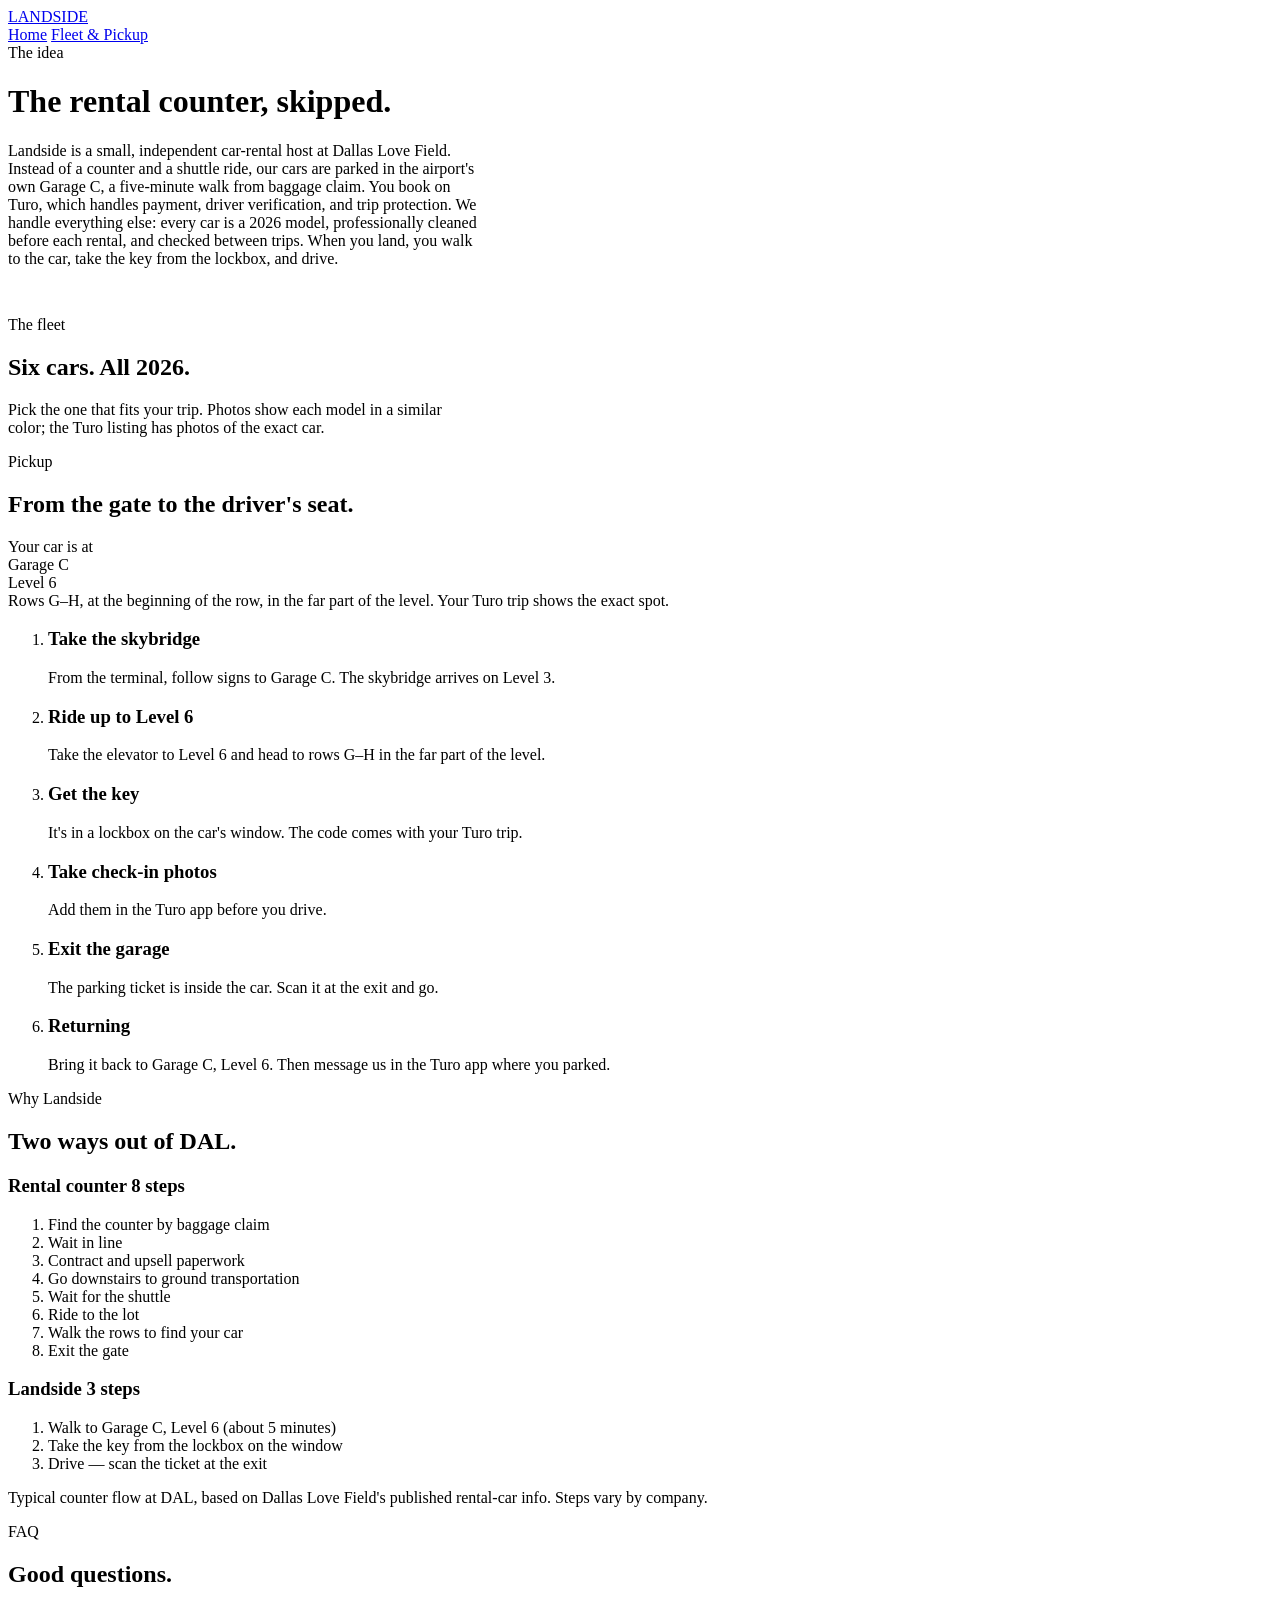
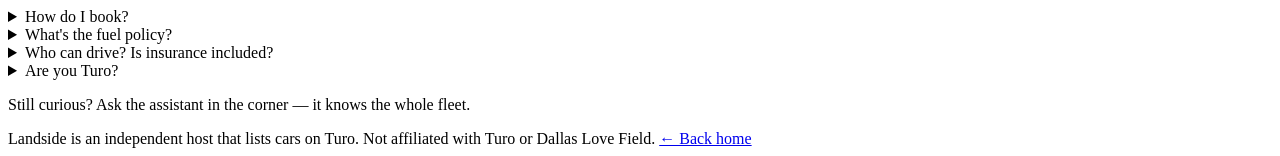
==== fleet.html @ 61cccd24 "Add files via upload" ====
<!doctype html>
<html lang="en">
<head>
  <meta charset="utf-8" />
  <meta name="viewport" content="width=device-width, initial-scale=1" />
  <title>Fleet &amp; Pickup — Landside</title>
  <meta name="description" content="Our four 2026 cars at Dallas Love Field, and exactly how pickup and return work in Garage C." />
  <meta name="theme-color" content="#07080a" />
  <link rel="preconnect" href="https://fonts.googleapis.com" />
  <link rel="preconnect" href="https://fonts.gstatic.com" crossorigin />
  <link href="https://fonts.googleapis.com/css2?family=Geist:wght@400;500;600;700&family=Mona+Sans:wght@600;700;800&display=swap" rel="stylesheet" />
  <link rel="stylesheet" href="assets/style.css" />
  <link rel="icon" href="data:image/svg+xml,%3Csvg xmlns='http://www.w3.org/2000/svg' viewBox='0 0 32 32'%3E%3Crect width='32' height='32' rx='8' fill='%2307080a'/%3E%3Ccircle cx='16' cy='16' r='6' fill='%23ffb45e'/%3E%3C/svg%3E" />
</head>
<body>
  <header class="nav solid">
    <a class="brand" href="index.html"><span class="brand-dot"></span>LANDSIDE</a>
    <nav class="nav-links">
      <a href="index.html">Home</a>
      <a href="fleet.html" aria-current="page">Fleet &amp; Pickup</a>
    </nav>
  </header>

  <main>
    <div class="wrap page-head">
      <span class="eyebrow">The idea</span>
      <h1>The rental counter, skipped.</h1>
      <p class="lede" style="max-width:60ch">
        Landside is a small, independent car-rental host at Dallas Love Field. Instead of a counter and a shuttle ride,
        our cars are parked in the airport's own Garage C, a five-minute walk from baggage claim. You book on Turo, which
        handles payment, driver verification, and trip protection. We handle everything else: every car is a 2026 model,
        professionally cleaned before each rental, and checked between trips. When you land, you walk to the car, take
        the key from the lockbox, and drive.
      </p>
    </div>

    <section style="padding-top:32px">
      <div class="wrap">
        <div class="section-head reveal">
          <span class="eyebrow">The fleet</span>
          <h2><span id="fleet-count">Six</span> cars. All 2026.</h2>
          <p class="lede" style="max-width:56ch">Pick the one that fits your trip. Photos show each model in a similar color; the Turo listing has photos of the exact car.</p>
        </div>
        <div class="fleet" id="fleet"></div>
      </div>
    </section>

    <section style="padding-top:0">
      <div class="wrap">
        <div class="section-head reveal">
          <span class="eyebrow">Pickup</span>
          <h2>From the gate to the driver's seat.</h2>
        </div>
        <div class="pickup">
          <div class="spot reveal">
            <span class="eyebrow">Your car is at</span>
            <div class="big">Garage C<br />Level 6</div>
            <p style="color:var(--bone-2);margin:0">Rows G–H, at the beginning of the row, in the far part of the level. Your Turo trip shows the exact spot.</p>
          </div>
          <ol class="timeline reveal">
            <li><h3>Take the skybridge</h3><p>From the terminal, follow signs to Garage C. The skybridge arrives on Level 3.</p></li>
            <li><h3>Ride up to Level 6</h3><p>Take the elevator to Level 6 and head to rows G–H in the far part of the level.</p></li>
            <li><h3>Get the key</h3><p>It's in a lockbox on the car's window. The code comes with your Turo trip.</p></li>
            <li><h3>Take check-in photos</h3><p>Add them in the Turo app before you drive.</p></li>
            <li><h3>Exit the garage</h3><p>The parking ticket is inside the car. Scan it at the exit and go.</p></li>
            <li><h3>Returning</h3><p>Bring it back to Garage C, Level 6. Then message us in the Turo app where you parked.</p></li>
          </ol>
        </div>
      </div>
    </section>

    <section style="padding-top:0">
      <div class="wrap">
        <div class="section-head reveal">
          <span class="eyebrow">Why Landside</span>
          <h2>Two ways out of DAL.</h2>
        </div>
        <div class="compare reveal">
          <div class="compare-col">
            <h3>Rental counter <span>8 steps</span></h3>
            <ol>
              <li>Find the counter by baggage claim</li>
              <li>Wait in line</li>
              <li>Contract and upsell paperwork</li>
              <li>Go downstairs to ground transportation</li>
              <li>Wait for the shuttle</li>
              <li>Ride to the lot</li>
              <li>Walk the rows to find your car</li>
              <li>Exit the gate</li>
            </ol>
          </div>
          <div class="compare-col us">
            <h3>Landside <span style="color:var(--amber)">3 steps</span></h3>
            <ol>
              <li>Walk to Garage C, Level 6 (about 5 minutes)</li>
              <li>Take the key from the lockbox on the window</li>
              <li>Drive — scan the ticket at the exit</li>
            </ol>
          </div>
        </div>
        <p class="small-note">Typical counter flow at DAL, based on Dallas Love Field's published rental-car info. Steps vary by company.</p>
      </div>
    </section>

    <section style="padding-top:0">
      <div class="wrap faq">
        <div class="section-head reveal">
          <span class="eyebrow">FAQ</span>
          <h2>Good questions.</h2>
        </div>
        <details><summary>How do I book?</summary><p>On Turo. Tap “Book on Turo” on any car, pick your dates, and check out there. Turo handles payment, driver verification, and trip protection.</p></details>
        <details><summary>What's the fuel policy?</summary><p>Return it with the same fuel level you started with, unless the listing says otherwise.</p></details>
        <details><summary>Who can drive? Is insurance included?</summary><p>Turo sets driver requirements, verifies drivers, and offers protection plans at checkout.</p></details>
        <details><summary>Are you Turo?</summary><p>No. Landside is an independent host that lists cars on Turo.</p></details>
        <p class="small-note">Still curious? Ask the assistant in the corner — it knows the whole fleet.</p>
      </div>
    </section>
  </main>

  <footer>
    <div class="wrap">
      <span>Landside is an independent host that lists cars on Turo. Not affiliated with Turo or Dallas Love Field.</span>
      <a href="index.html">← Back home</a>
      <p id="photo-credits" style="flex-basis:100%;margin:0"></p>
    </div>
  </footer>

  <script src="assets/fleet.js"></script>
  <script>
    document.getElementById("fleet").innerHTML = FLEET.map((c) => `
      <article class="car reveal">
        <img class="car-photo" src="photos/${c.id}-sm.webp" srcset="photos/${c.id}-sm.webp 800w, photos/${c.id}.webp 1600w" sizes="(max-width: 900px) 100vw, 600px" alt="${c.name} (model photo)" loading="lazy" />
        <div class="car-body">
          <div class="car-top"><h2>${c.name}${c.count > 1 ? ` <span style="color:var(--mute);font-size:.6em">×${c.count}</span>` : ""}</h2><span class="pill">${c.color} · ${c.body}</span></div>
          <p>${c.tagline}</p>
          <dl class="specs">
            ${Object.entries(c.specs).map(([k, v]) => `<div><dt>${k}</dt><dd>${v}</dd></div>`).join("")}
          </dl>
          <div style="display:flex;flex-wrap:wrap;gap:10px;margin-top:6px">${bookButton(c)}</div>
        </div>
      </article>`).join("");
    const WORDS = ["Zero", "One", "Two", "Three", "Four", "Five", "Six", "Seven", "Eight", "Nine", "Ten"];
    document.getElementById("fleet-count").textContent = WORDS[FLEET_SIZE] ?? FLEET_SIZE;
  </script>
  <script src="assets/chatbot.js"></script>
</body>
</html>
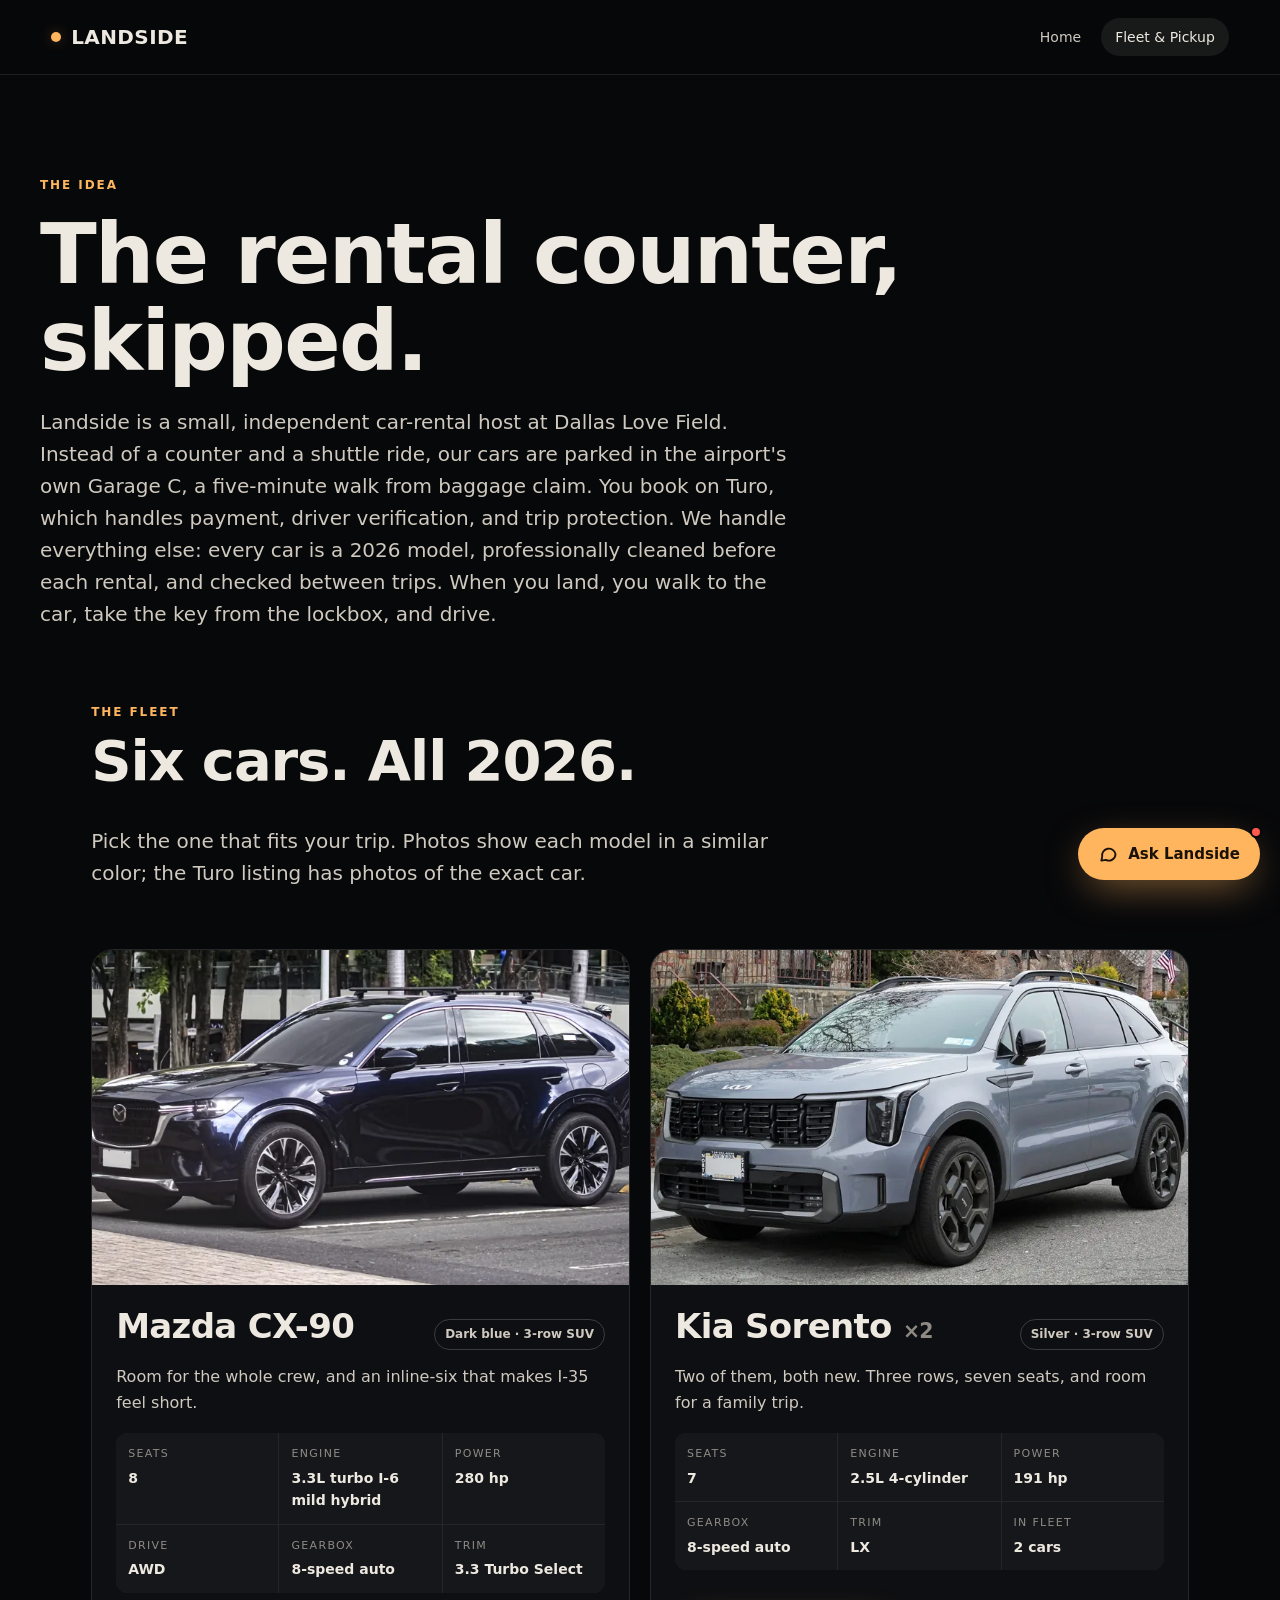
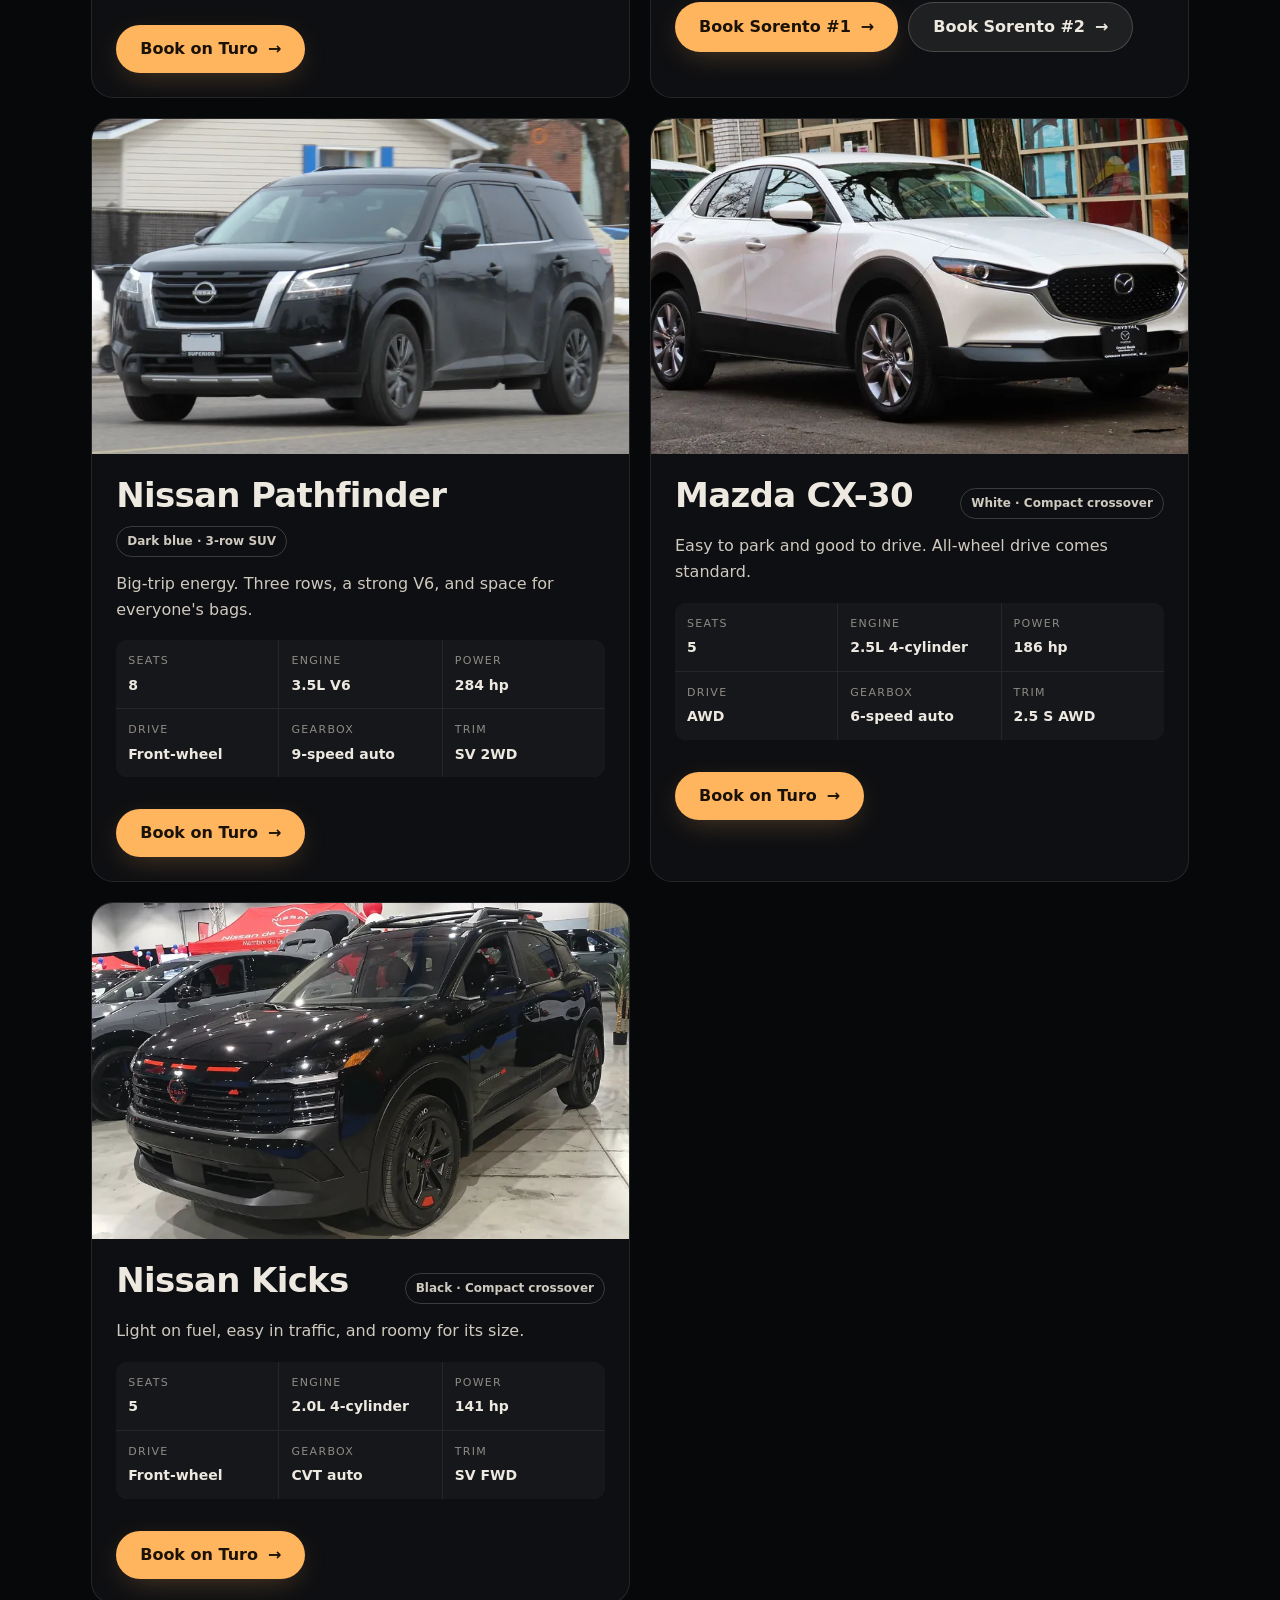
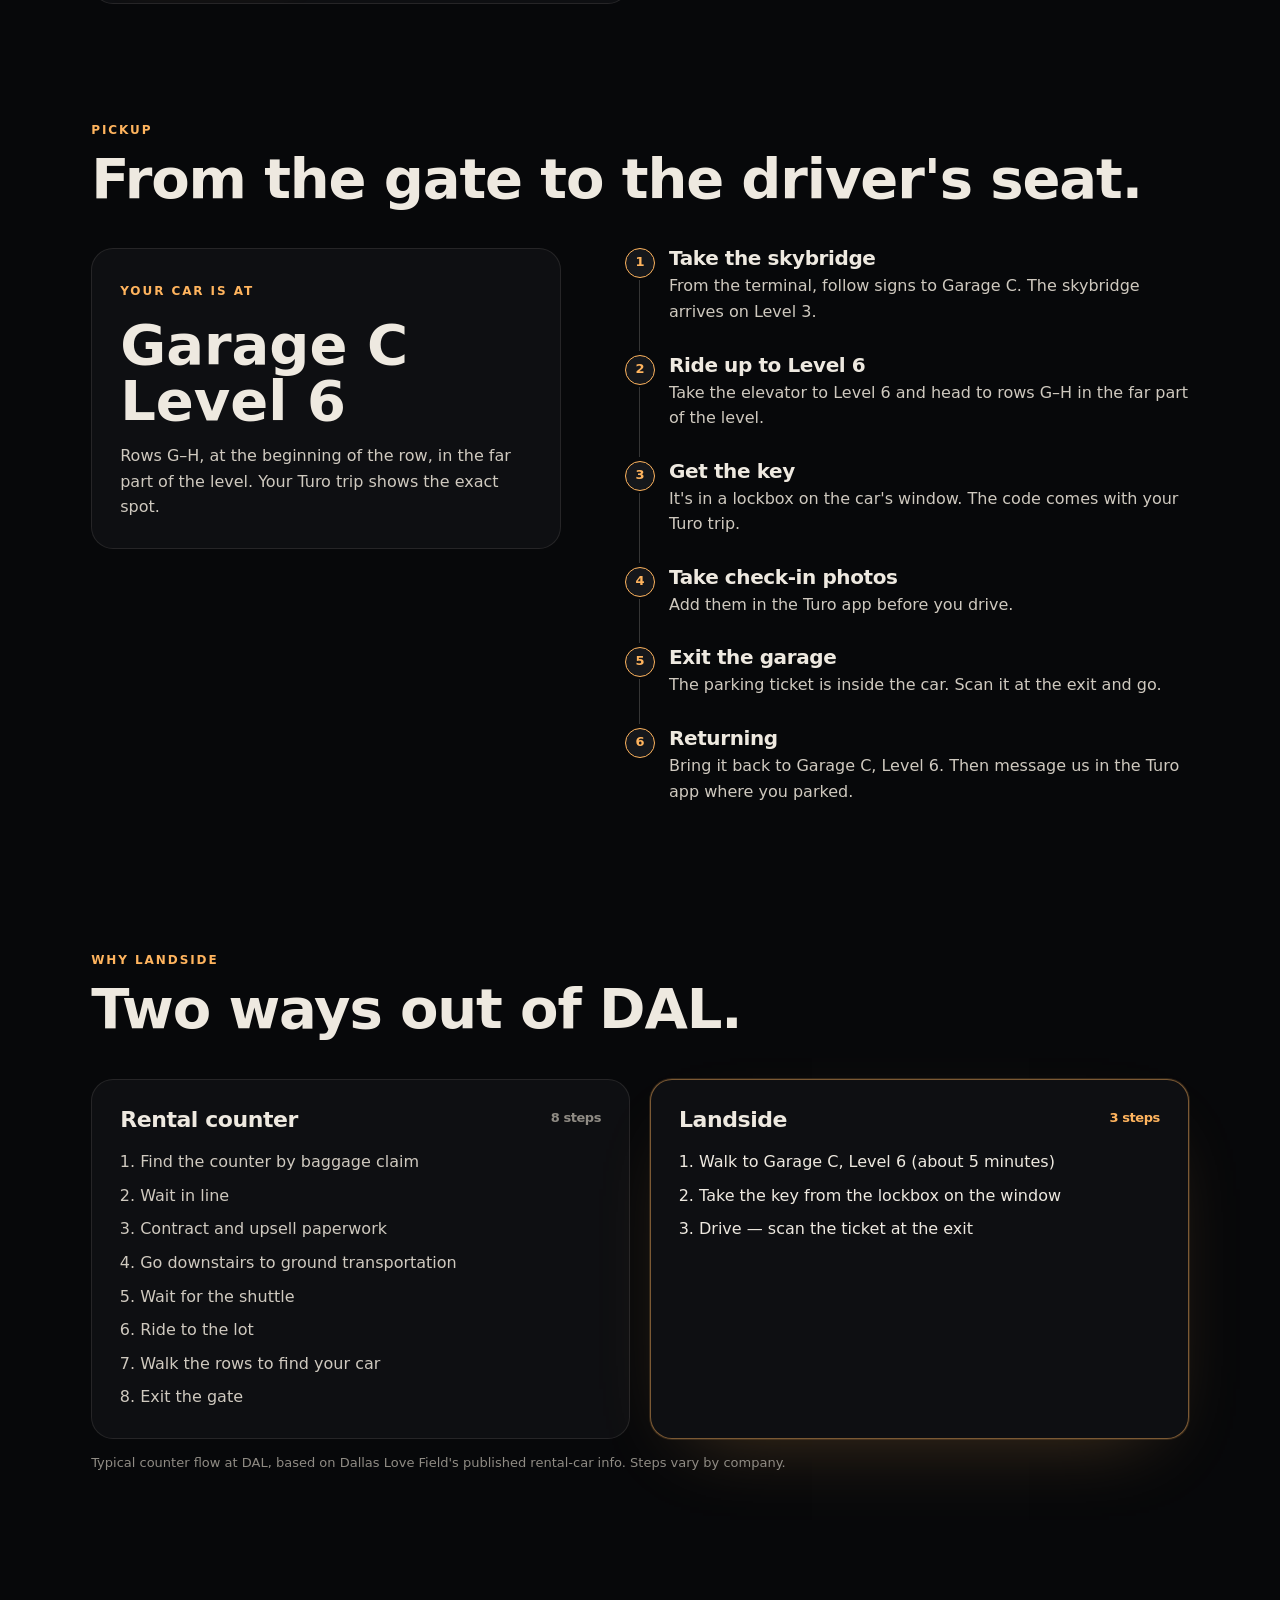
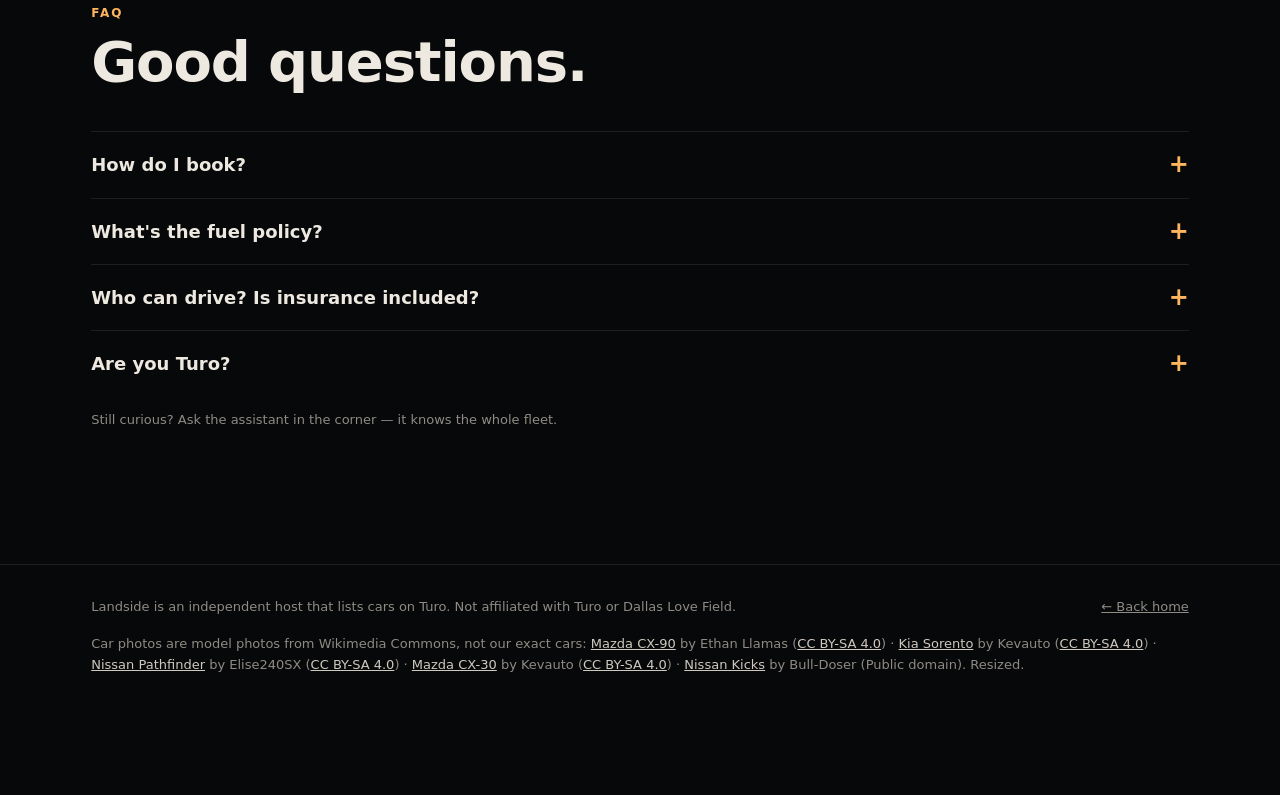
==== commit 86c21ee1: "Add files via upload" ====
--- a/fleet.html
+++ b/fleet.html
@@ -4,7 +4,7 @@
   <meta charset="utf-8" />
   <meta name="viewport" content="width=device-width, initial-scale=1" />
   <title>Fleet &amp; Pickup — Landside</title>
-  <meta name="description" content="Our four 2026 cars at Dallas Love Field, and exactly how pickup and return work in Garage C." />
+  <meta name="description" content="Our six 2026 cars at Dallas Love Field, and exactly how pickup and return work in Garage C." />
   <meta name="theme-color" content="#07080a" />
   <link rel="preconnect" href="https://fonts.googleapis.com" />
   <link rel="preconnect" href="https://fonts.gstatic.com" crossorigin />
--- a/assets/style.css
+++ b/assets/style.css
@@ -0,0 +1,263 @@
+/* Landside — night-airport palette: ink, bone, one sodium-amber accent. */
+:root {
+  --ink: #07080a;
+  --ink-2: #0e0f12;
+  --ink-3: #15171b;
+  --ink-4: #1d2025;
+  --bone: #eee9e0;
+  --bone-2: #cfc9bf;
+  --mute: #8f8b84;
+  --line: rgb(238 233 224 / 0.1);
+  --line-2: rgb(238 233 224 / 0.2);
+  --amber: #ffb45e;
+  --amber-2: #ff9a3d;
+  --glow: rgb(255 180 94 / 0.3);
+  --gutter: clamp(16px, 4vw, 56px);
+  --maxw: 1200px;
+  --ease: cubic-bezier(0.16, 1, 0.3, 1);
+  --display: "Mona Sans", ui-sans-serif, system-ui, sans-serif;
+  --sans: "Geist", ui-sans-serif, system-ui, sans-serif;
+  color-scheme: dark;
+}
+
+* { box-sizing: border-box; }
+html { background: var(--ink); scroll-behavior: smooth; -webkit-text-size-adjust: 100%; }
+body {
+  margin: 0;
+  background: var(--ink);
+  color: var(--bone);
+  font: 16px/1.6 var(--sans);
+  overflow-x: hidden;
+}
+img, video { display: block; max-width: 100%; }
+a { color: inherit; }
+h1, h2, h3 { font-family: var(--display); font-weight: 700; line-height: 1.05; margin: 0; letter-spacing: -0.02em; }
+
+.wrap { width: 100%; max-width: var(--maxw); margin: 0 auto; padding: 0 var(--gutter); }
+.eyebrow {
+  font: 600 12px/1 var(--sans);
+  letter-spacing: 0.16em;
+  text-transform: uppercase;
+  color: var(--amber);
+}
+.lede { color: var(--bone-2); font-size: clamp(17px, 1.6vw, 20px); max-width: 38ch; }
+
+/* ── Nav ─────────────────────────────────────────── */
+.nav {
+  position: fixed; inset: 0 0 auto 0; z-index: 40;
+  display: flex; align-items: center; justify-content: space-between;
+  padding: 18px var(--gutter);
+  background: linear-gradient(to bottom, rgb(7 8 10 / 0.75), transparent);
+}
+.nav { transition: background 0.3s; }
+.nav.scrolled { background: rgb(7 8 10 / 0.85); backdrop-filter: blur(12px); border-bottom: 1px solid var(--line); }
+.nav.solid { position: sticky; background: rgb(7 8 10 / 0.85); backdrop-filter: blur(12px); border-bottom: 1px solid var(--line); }
+.brand { font: 800 20px/1 var(--display); letter-spacing: 0.02em; text-decoration: none; display: flex; align-items: center; gap: 10px; }
+.brand-dot { width: 10px; height: 10px; border-radius: 50%; background: var(--amber); box-shadow: 0 0 14px var(--glow); }
+.nav-links { display: flex; gap: 6px; }
+.nav-links a {
+  text-decoration: none; font-size: 14px; color: var(--bone-2);
+  padding: 8px 14px; border-radius: 999px;
+}
+.nav-links a[aria-current="page"], .nav-links a:hover { color: var(--bone); background: rgb(238 233 224 / 0.08); }
+
+/* ── Buttons ─────────────────────────────────────── */
+.btn {
+  display: inline-flex; align-items: center; gap: 10px;
+  font: 600 16px/1 var(--sans); text-decoration: none;
+  padding: 16px 24px; border-radius: 999px; border: 0; cursor: pointer;
+  transition: transform 0.3s var(--ease), box-shadow 0.3s var(--ease), background 0.2s;
+}
+.btn-primary { background: var(--amber); color: #1a1208; box-shadow: 0 8px 30px -8px var(--glow); }
+.btn-primary:hover { transform: translateY(-2px); box-shadow: 0 14px 40px -8px rgb(255 180 94 / 0.55); }
+.btn-ghost { background: rgb(238 233 224 / 0.08); color: var(--bone); border: 1px solid var(--line-2); }
+.btn-ghost:hover { background: rgb(238 233 224 / 0.14); }
+.btn .arrow { transition: transform 0.3s var(--ease); }
+.btn:hover .arrow { transform: translateX(4px); }
+
+/* ── Hero video ──────────────────────────────────── */
+.hero { position: relative; min-height: 100svh; display: grid; align-items: end; overflow: hidden; }
+.hero video { position: absolute; inset: 0; width: 100%; height: 100%; object-fit: cover; }
+.hero::after {
+  content: ""; position: absolute; inset: 0;
+  background:
+    linear-gradient(to top, var(--ink) 0%, rgb(7 8 10 / 0.55) 35%, transparent 70%),
+    linear-gradient(to right, rgb(7 8 10 / 0.6), transparent 60%);
+}
+.hero-copy { position: relative; z-index: 2; padding-bottom: clamp(48px, 9vh, 110px); }
+.hero h1 { font-size: clamp(44px, 8vw, 108px); max-width: 11ch; margin: 16px 0 20px; }
+.hero h1 em { font-style: normal; color: var(--amber); }
+.hero-ctas { display: flex; flex-wrap: wrap; gap: 12px; margin-top: 28px; }
+.video-tag {
+  position: absolute; z-index: 3; right: var(--gutter); top: 84px;
+  font-size: 12px; color: var(--bone-2); display: flex; align-items: center; gap: 8px;
+  background: rgb(7 8 10 / 0.55); border: 1px solid var(--line); padding: 6px 12px; border-radius: 999px;
+}
+.video-tag .rec { width: 7px; height: 7px; border-radius: 50%; background: #ff5b4d; animation: blink 1.6s infinite; }
+@keyframes blink { 50% { opacity: 0.25; } }
+
+/* ── Sections ────────────────────────────────────── */
+section { padding: clamp(64px, 10vw, 120px) 0; }
+.section-head { display: grid; gap: 14px; margin-bottom: 40px; }
+.section-head h2 { font-size: clamp(32px, 4.5vw, 56px); }
+
+.steps { display: grid; grid-template-columns: repeat(4, 1fr); gap: 1px; background: var(--line); border: 1px solid var(--line); border-radius: 20px; overflow: hidden; }
+.step { background: var(--ink-2); padding: 28px 24px 32px; }
+.step .n { font: 700 13px/1 var(--display); color: var(--amber); }
+.step h3 { font-size: 26px; margin: 18px 0 8px; }
+.step p { margin: 0; color: var(--bone-2); }
+
+/* ── X-factor: car matcher ───────────────────────── */
+.matcher { background: var(--ink-2); border: 1px solid var(--line); border-radius: 24px; padding: clamp(20px, 4vw, 44px); display: grid; grid-template-columns: 1fr 1fr; gap: clamp(24px, 4vw, 48px); }
+.q { margin-bottom: 26px; }
+.q-label { font-weight: 600; margin-bottom: 12px; display: block; }
+.chips { display: flex; flex-wrap: wrap; gap: 8px; }
+.chip {
+  font: 500 15px/1 var(--sans); color: var(--bone-2);
+  background: var(--ink-3); border: 1px solid var(--line-2);
+  padding: 12px 16px; border-radius: 999px; cursor: pointer;
+  transition: all 0.2s var(--ease);
+}
+.chip:hover { color: var(--bone); border-color: var(--bone-2); }
+.chip[aria-pressed="true"] { background: var(--amber); color: #1a1208; border-color: var(--amber); }
+.match-card {
+  position: relative; border-radius: 20px; overflow: hidden; background: var(--ink-3);
+  border: 1px solid var(--line); min-height: 420px; display: flex; flex-direction: column;
+}
+.match-empty { margin: auto; text-align: center; color: var(--mute); padding: 32px; }
+.match-empty .big { font: 800 64px/1 var(--display); color: var(--ink-4); margin-bottom: 8px; }
+.match-img { aspect-ratio: 4/3; object-fit: cover; width: 100%; }
+.match-body { padding: 22px 24px 26px; display: grid; gap: 12px; }
+.match-body h3 { font-size: 34px; }
+.match-why { color: var(--bone-2); margin: 0; }
+.match-score { position: absolute; top: 14px; left: 14px; background: rgb(7 8 10 / 0.7); backdrop-filter: blur(6px); padding: 8px 12px; border-radius: 999px; font-size: 13px; font-weight: 600; }
+.match-score b { color: var(--amber); }
+.pop { animation: pop 0.6s var(--ease); }
+@keyframes pop { from { opacity: 0; transform: translateY(14px) scale(0.98); } to { opacity: 1; transform: none; } }
+.runner { font-size: 14px; color: var(--mute); }
+.runner button { background: none; border: 0; color: var(--amber); font: inherit; cursor: pointer; padding: 0; text-decoration: underline; }
+
+.xfactor-note {
+  border-top: 1px solid var(--line); padding: 36px 0 48px; color: var(--bone-2); font-size: 15px;
+}
+.xfactor-note strong { color: var(--amber); }
+
+/* ── Fleet page ──────────────────────────────────── */
+.page-head { padding: clamp(56px, 8vw, 96px) 0 24px; }
+.page-head h1 { font-size: clamp(40px, 6.5vw, 84px); margin: 14px 0 18px; }
+.fleet { display: grid; grid-template-columns: repeat(2, 1fr); gap: 20px; }
+.car { background: var(--ink-2); border: 1px solid var(--line); border-radius: 22px; overflow: hidden; display: flex; flex-direction: column; }
+.car-photo { width: 100%; aspect-ratio: 16/10; object-fit: cover; }
+.car-body { padding: 24px; display: grid; gap: 14px; flex: 1; align-content: start; }
+.car-top { display: flex; justify-content: space-between; align-items: baseline; gap: 12px; flex-wrap: wrap; }
+.car h2 { font-size: 34px; }
+.pill { font-size: 12px; font-weight: 600; color: var(--bone-2); border: 1px solid var(--line-2); padding: 5px 10px; border-radius: 999px; }
+.car p { margin: 0; color: var(--bone-2); }
+.specs { display: grid; grid-template-columns: repeat(3, 1fr); gap: 1px; background: var(--line); border-radius: 12px; overflow: hidden; margin: 4px 0 6px; }
+.specs div { background: var(--ink-3); padding: 12px; }
+.specs dt { font-size: 11px; text-transform: uppercase; letter-spacing: 0.12em; color: var(--mute); }
+.specs dd { margin: 4px 0 0; font-weight: 600; font-size: 14px; }
+.car .btn { justify-self: start; margin-top: 6px; }
+
+.pickup { display: grid; grid-template-columns: 1fr 1.2fr; gap: clamp(24px, 5vw, 64px); align-items: start; }
+.spot { background: var(--ink-2); border: 1px solid var(--line); border-radius: 22px; padding: 28px; position: sticky; top: 100px; }
+.spot .big { font: 800 clamp(36px, 5vw, 56px)/1 var(--display); margin: 14px 0; }
+.timeline { list-style: none; margin: 0; padding: 0; display: grid; gap: 0; }
+.timeline li { position: relative; padding: 0 0 30px 44px; }
+.timeline li::before { content: counter(s); counter-increment: s; position: absolute; left: 0; top: 0; width: 28px; height: 28px; border-radius: 50%; background: var(--ink-3); border: 1px solid var(--amber); color: var(--amber); font: 700 13px/26px var(--display); text-align: center; }
+.timeline li::after { content: ""; position: absolute; left: 14px; top: 32px; bottom: 4px; width: 1px; background: var(--line-2); }
+.timeline li:last-child::after { display: none; }
+.timeline { counter-reset: s; }
+.timeline h3 { font-size: 20px; margin-bottom: 4px; }
+.timeline p { margin: 0; color: var(--bone-2); }
+
+.compare { display: grid; grid-template-columns: 1fr 1fr; gap: 20px; }
+.compare-col { background: var(--ink-2); border: 1px solid var(--line); border-radius: 22px; padding: 28px; }
+.compare-col.us { border-color: rgb(255 180 94 / 0.45); box-shadow: 0 0 0 1px rgb(255 180 94 / 0.15), 0 30px 80px -40px var(--glow); }
+.compare-col h3 { font-size: 22px; margin-bottom: 18px; display: flex; justify-content: space-between; }
+.compare-col h3 span { font: 600 13px/1.6 var(--sans); color: var(--mute); }
+.compare-col ol { margin: 0; padding-left: 20px; color: var(--bone-2); display: grid; gap: 8px; }
+.compare-col.us ol { color: var(--bone); }
+.small-note { font-size: 13px; color: var(--mute); margin-top: 14px; }
+
+.faq details { border-top: 1px solid var(--line); padding: 20px 0; }
+.faq details:last-child { border-bottom: 1px solid var(--line); }
+.faq summary { cursor: pointer; font: 600 18px/1.4 var(--display); list-style: none; display: flex; justify-content: space-between; gap: 16px; }
+.faq summary::after { content: "+"; color: var(--amber); font-size: 24px; line-height: 1; transition: transform 0.3s var(--ease); }
+.faq details[open] summary::after { transform: rotate(45deg); }
+.faq details p { color: var(--bone-2); margin: 12px 0 0; max-width: 70ch; }
+
+footer { border-top: 1px solid var(--line); padding: 32px 0 120px; color: var(--mute); font-size: 13px; }
+footer #photo-credits a { color: var(--bone-2); }
+footer .wrap { display: flex; justify-content: space-between; gap: 16px; flex-wrap: wrap; }
+
+/* reveal on scroll */
+.reveal { opacity: 0; transform: translateY(24px); transition: opacity 0.8s var(--ease), transform 0.8s var(--ease); }
+.reveal.in { opacity: 1; transform: none; }
+
+/* ── Chatbot ─────────────────────────────────────── */
+.chat-fab {
+  position: fixed; right: 20px; bottom: 20px; z-index: 60;
+  display: flex; align-items: center; gap: 10px;
+  background: var(--amber); color: #1a1208; border: 0; cursor: pointer;
+  font: 700 15px/1 var(--sans); padding: 16px 20px; border-radius: 999px;
+  box-shadow: 0 12px 40px -10px rgb(255 180 94 / 0.6);
+  transition: transform 0.3s var(--ease);
+}
+.chat-fab:hover { transform: translateY(-2px); }
+.chat-fab svg { width: 20px; height: 20px; }
+.chat-fab .ping { position: absolute; top: -2px; right: -2px; width: 12px; height: 12px; border-radius: 50%; background: #ff5b4d; border: 2px solid var(--ink); }
+.chat-panel {
+  position: fixed; right: 20px; bottom: 20px; z-index: 70;
+  width: min(400px, calc(100vw - 32px)); height: min(620px, calc(100svh - 40px));
+  background: var(--ink-2); border: 1px solid var(--line-2); border-radius: 22px;
+  display: flex; flex-direction: column; overflow: hidden;
+  box-shadow: 0 40px 100px -20px rgb(0 0 0 / 0.8);
+  transform-origin: bottom right;
+  transition: opacity 0.3s var(--ease), transform 0.35s var(--ease);
+}
+.chat-panel[hidden] { display: flex; opacity: 0; transform: translateY(16px) scale(0.96); pointer-events: none; visibility: hidden; }
+.chat-head { display: flex; align-items: center; gap: 12px; padding: 16px 18px; border-bottom: 1px solid var(--line); background: var(--ink-3); }
+.chat-avatar { width: 38px; height: 38px; border-radius: 50%; background: radial-gradient(circle at 35% 35%, #ffd3a0, var(--amber-2)); display: grid; place-items: center; color: #1a1208; font: 800 16px/1 var(--display); flex: none; }
+.chat-title { flex: 1; min-width: 0; }
+.chat-title b { display: block; font-size: 15px; }
+.chat-title span { font-size: 12px; color: var(--mute); display: flex; align-items: center; gap: 6px; }
+.chat-title span::before { content: ""; width: 7px; height: 7px; border-radius: 50%; background: #4ade80; }
+.chat-x { background: none; border: 0; color: var(--bone-2); font-size: 26px; cursor: pointer; line-height: 1; padding: 4px 8px; border-radius: 8px; }
+.chat-x:hover { background: var(--ink-4); }
+.chat-log { flex: 1; overflow-y: auto; padding: 18px; display: flex; flex-direction: column; gap: 10px; scroll-behavior: smooth; }
+.msg { max-width: 85%; padding: 11px 14px; border-radius: 16px; font-size: 14.5px; line-height: 1.5; animation: pop 0.35s var(--ease); white-space: pre-line; }
+.msg.bot { background: var(--ink-4); border-bottom-left-radius: 4px; align-self: flex-start; }
+.msg.me { background: var(--amber); color: #1a1208; border-bottom-right-radius: 4px; align-self: flex-end; }
+.msg a { color: var(--amber); font-weight: 600; }
+.msg.typing { display: flex; gap: 4px; padding: 14px; }
+.msg.typing i { width: 6px; height: 6px; border-radius: 50%; background: var(--mute); animation: bounce 1s infinite; }
+.msg.typing i:nth-child(2) { animation-delay: 0.15s; }
+.msg.typing i:nth-child(3) { animation-delay: 0.3s; }
+@keyframes bounce { 0%, 60%, 100% { transform: none; } 30% { transform: translateY(-5px); } }
+.chat-quick { display: flex; gap: 6px; flex-wrap: wrap; padding: 0 18px 10px; }
+.chat-quick button { font: 500 13px/1 var(--sans); color: var(--bone); background: transparent; border: 1px solid var(--line-2); border-radius: 999px; padding: 8px 12px; cursor: pointer; }
+.chat-quick button:hover { border-color: var(--amber); color: var(--amber); }
+.chat-form { display: flex; gap: 8px; padding: 12px; border-top: 1px solid var(--line); }
+.chat-form input { flex: 1; min-width: 0; background: var(--ink-3); border: 1px solid var(--line-2); border-radius: 999px; padding: 12px 16px; color: var(--bone); font: 15px var(--sans); outline: none; }
+.chat-form input:focus { border-color: var(--amber); }
+.chat-form button { background: var(--amber); border: 0; width: 44px; height: 44px; border-radius: 50%; cursor: pointer; display: grid; place-items: center; flex: none; }
+.chat-form button svg { width: 18px; height: 18px; }
+
+/* ── Responsive ──────────────────────────────────── */
+@media (max-width: 900px) {
+  .steps { grid-template-columns: 1fr 1fr; }
+  .matcher, .pickup, .compare, .fleet { grid-template-columns: 1fr; }
+  .spot { position: static; }
+}
+@media (max-width: 560px) {
+  .steps { grid-template-columns: 1fr; }
+  .nav-links a { padding: 8px 10px; }
+  .specs { grid-template-columns: 1fr 1fr; }
+  .chat-fab .label { display: none; }
+  .video-tag { display: none; }
+}
+@media (prefers-reduced-motion: reduce) {
+  *, *::before, *::after { animation: none !important; transition: none !important; }
+  .reveal { opacity: 1; transform: none; }
+}
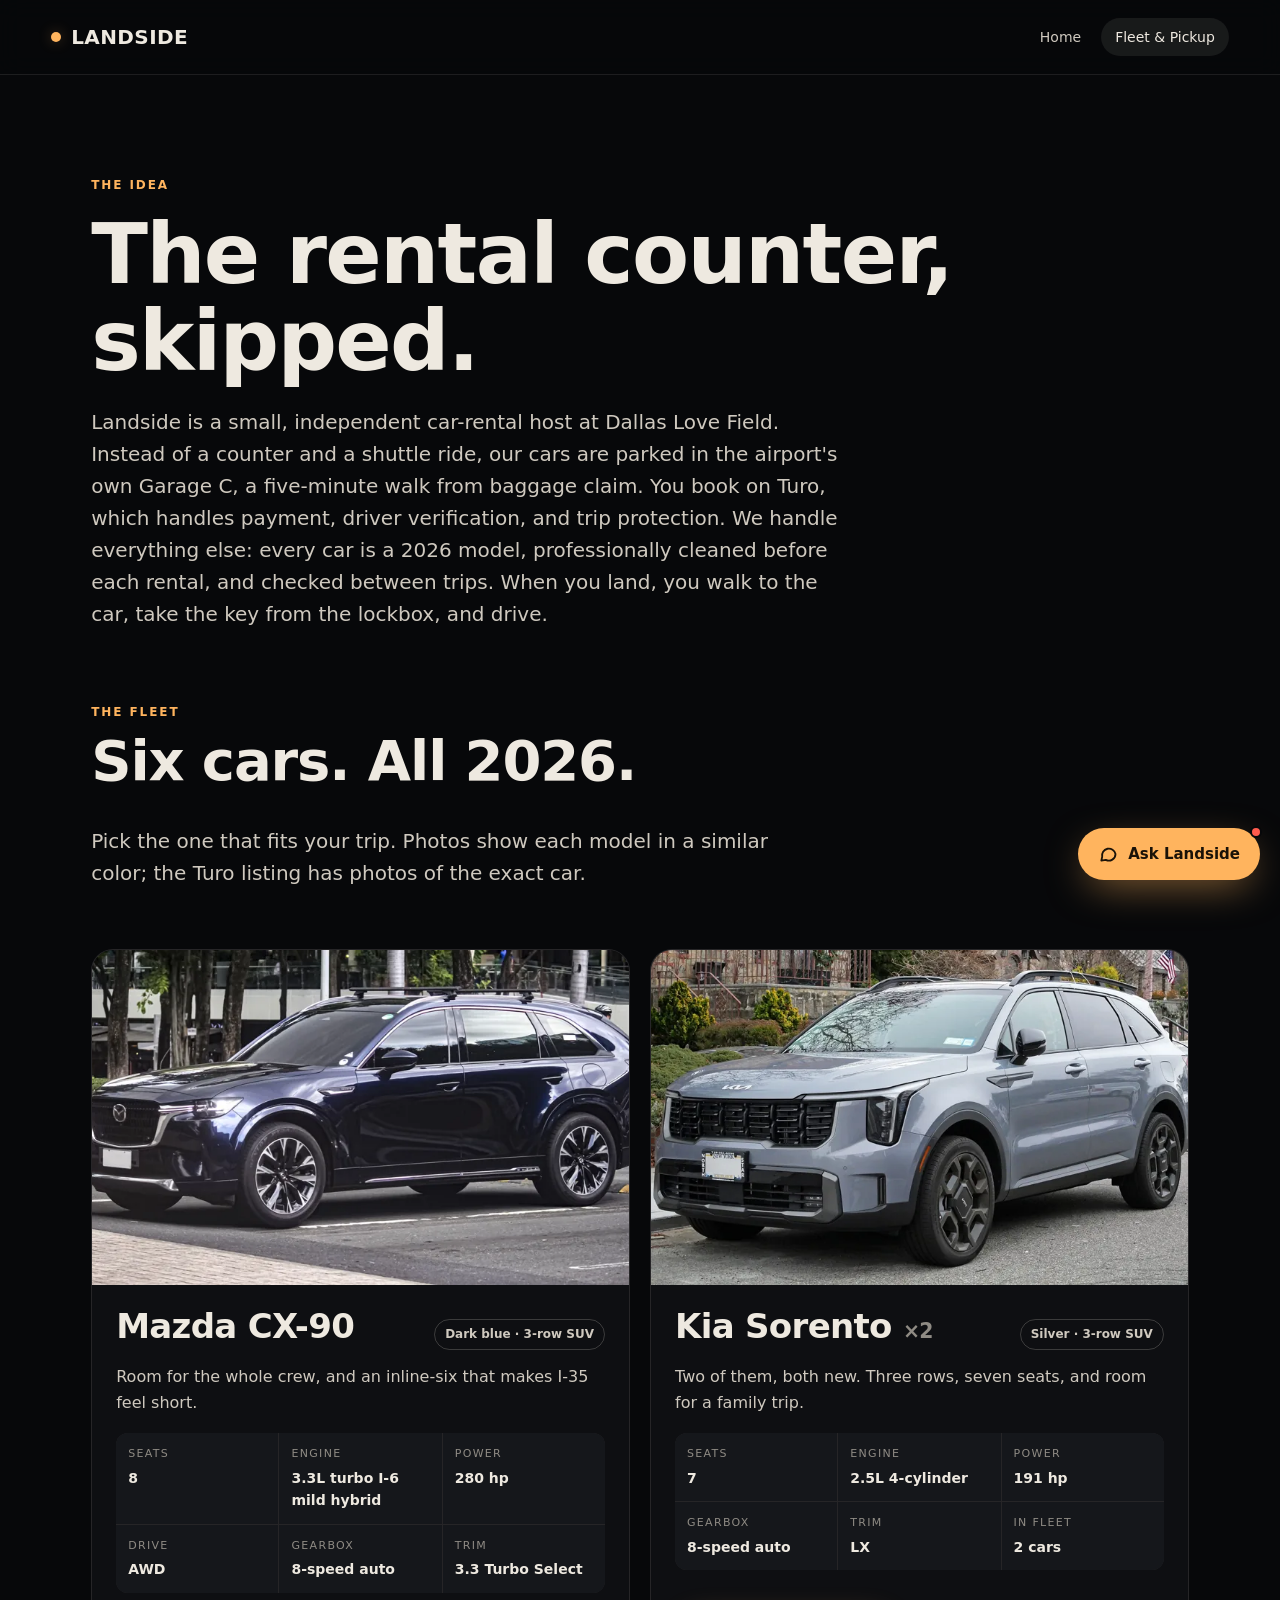
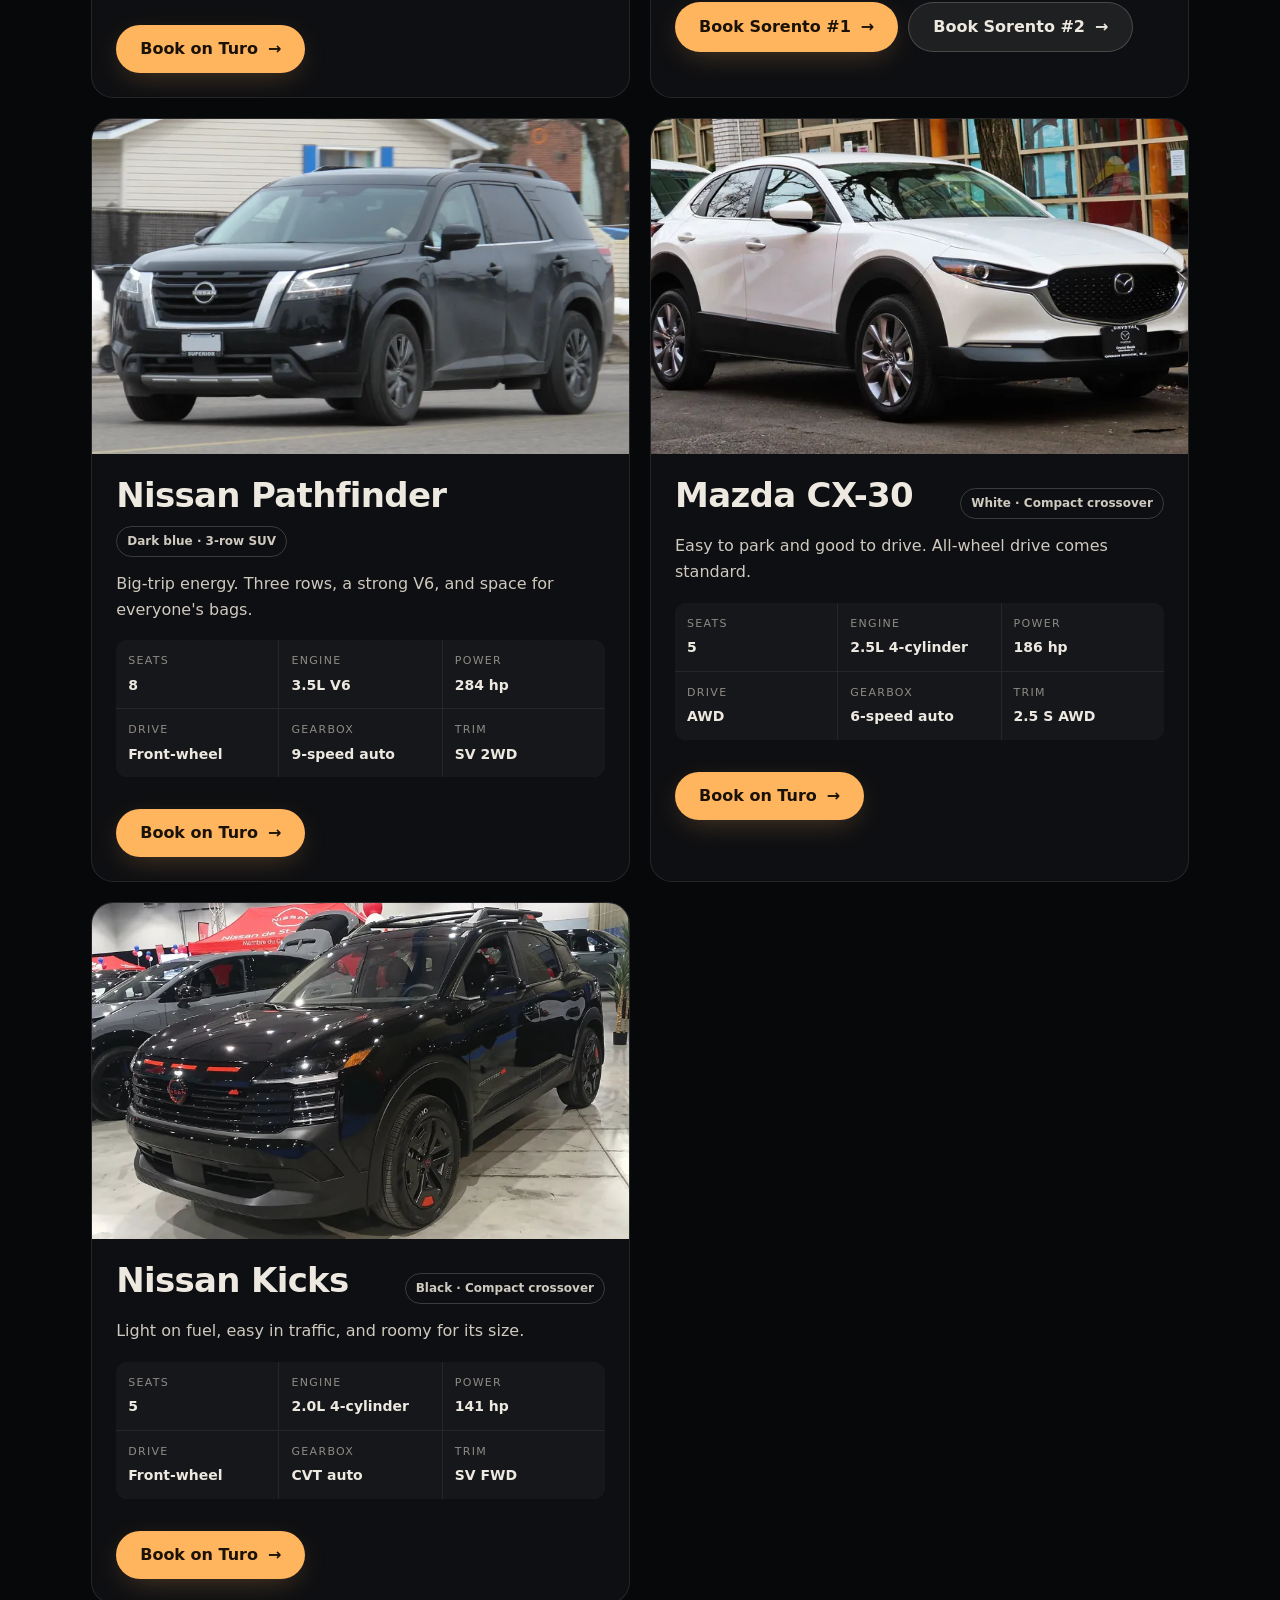
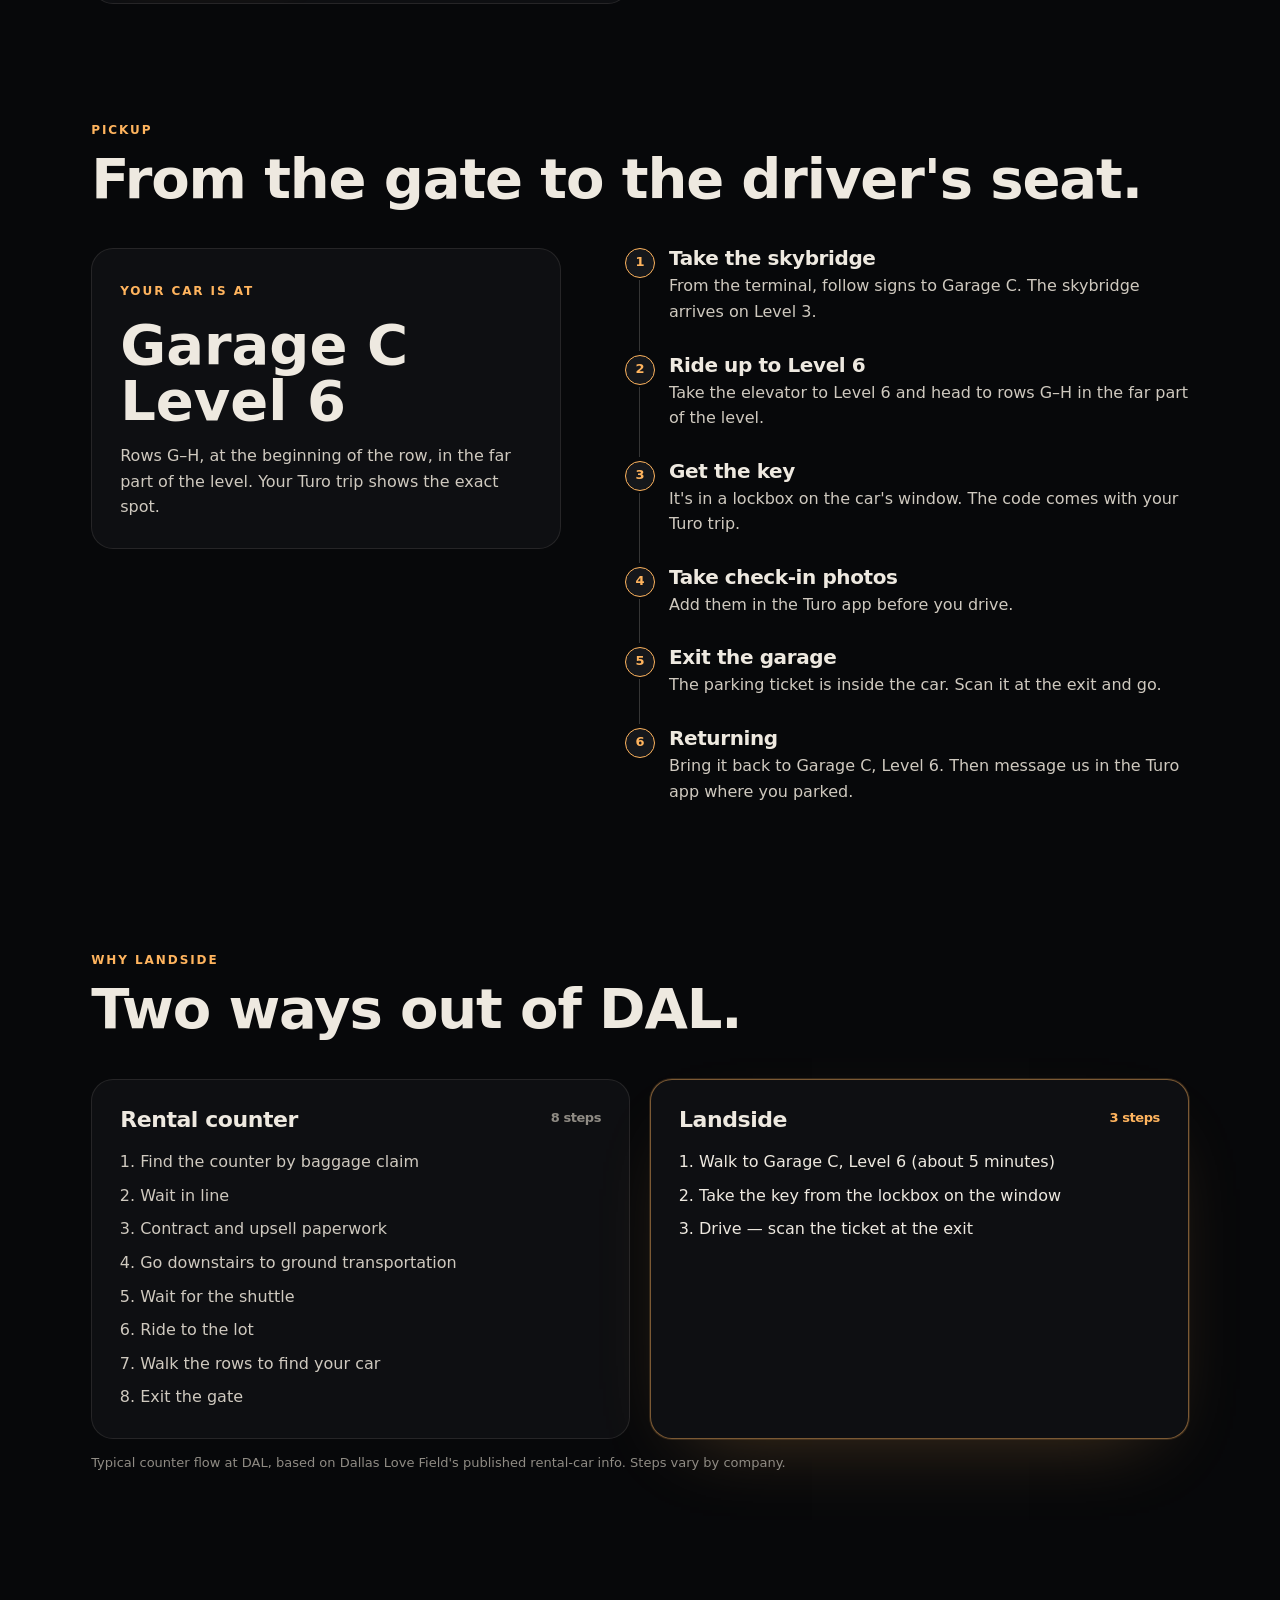
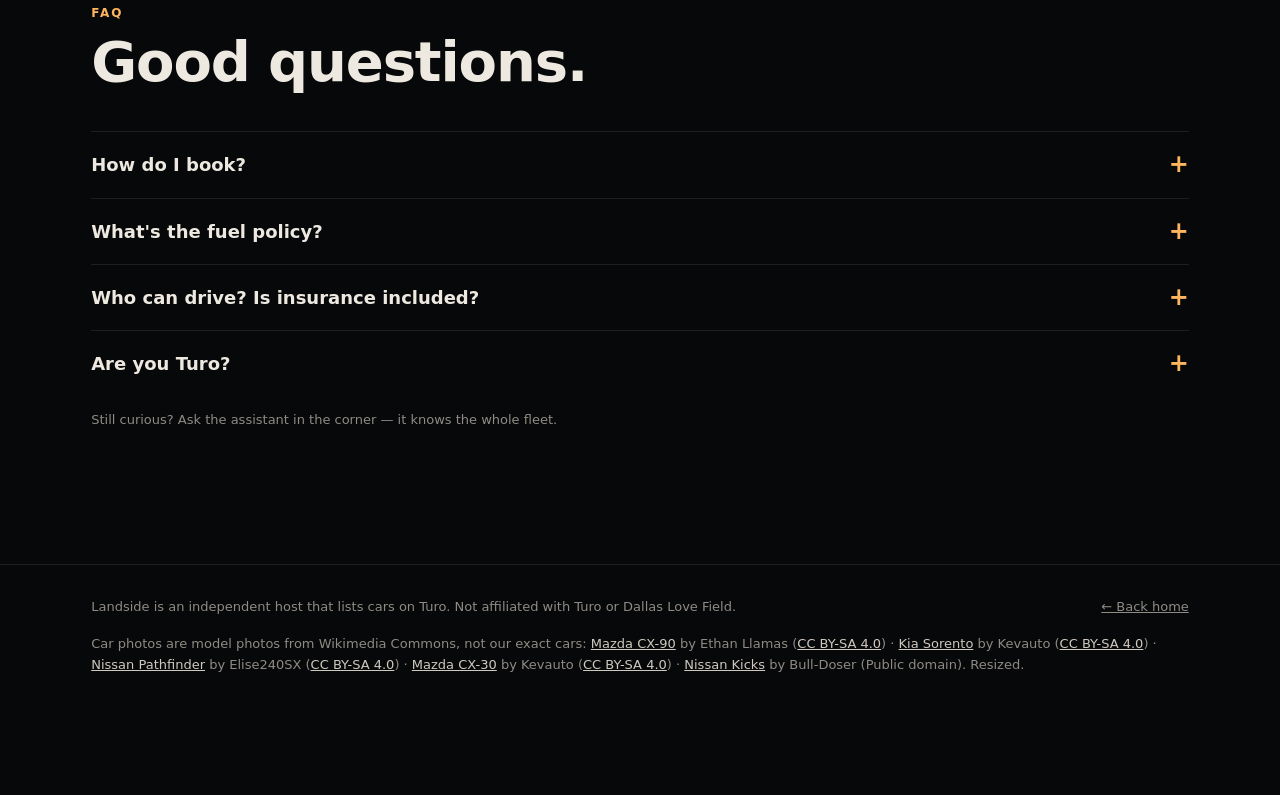
==== commit 270fdb28: "Add files via upload" ====
--- a/fleet.html
+++ b/fleet.html
@@ -6,10 +6,16 @@
   <title>Fleet &amp; Pickup — Landside</title>
   <meta name="description" content="Our six 2026 cars at Dallas Love Field, and exactly how pickup and return work in Garage C." />
   <meta name="theme-color" content="#07080a" />
+  <meta property="og:type" content="website" />
+  <meta property="og:title" content="Fleet & Pickup — Landside" />
+  <meta property="og:description" content="Six 2026 cars at Dallas Love Field, and exactly how pickup and return work in Garage C." />
+  <meta property="og:url" content="https://socialridestx-cloud.github.io/landside/fleet.html" />
+  <meta property="og:image" content="https://socialridestx-cloud.github.io/landside/media/og.jpg" />
+  <meta name="twitter:card" content="summary_large_image" />
   <link rel="preconnect" href="https://fonts.googleapis.com" />
   <link rel="preconnect" href="https://fonts.gstatic.com" crossorigin />
   <link href="https://fonts.googleapis.com/css2?family=Geist:wght@400;500;600;700&family=Mona+Sans:wght@600;700;800&display=swap" rel="stylesheet" />
-  <link rel="stylesheet" href="assets/style.css" />
+  <link rel="stylesheet" href="assets/style.css?v=8" />
   <link rel="icon" href="data:image/svg+xml,%3Csvg xmlns='http://www.w3.org/2000/svg' viewBox='0 0 32 32'%3E%3Crect width='32' height='32' rx='8' fill='%2307080a'/%3E%3Ccircle cx='16' cy='16' r='6' fill='%23ffb45e'/%3E%3C/svg%3E" />
 </head>
 <body>
@@ -125,7 +131,7 @@
     </div>
   </footer>
 
-  <script src="assets/fleet.js"></script>
+  <script src="assets/fleet.js?v=8"></script>
   <script>
     document.getElementById("fleet").innerHTML = FLEET.map((c) => `
       <article class="car reveal">
@@ -142,6 +148,6 @@
     const WORDS = ["Zero", "One", "Two", "Three", "Four", "Five", "Six", "Seven", "Eight", "Nine", "Ten"];
     document.getElementById("fleet-count").textContent = WORDS[FLEET_SIZE] ?? FLEET_SIZE;
   </script>
-  <script src="assets/chatbot.js"></script>
+  <script src="assets/chatbot.js?v=8"></script>
 </body>
 </html>
--- a/assets/style.css
+++ b/assets/style.css
@@ -143,7 +143,7 @@
 .xfactor-note strong { color: var(--amber); }
 
 /* ── Fleet page ──────────────────────────────────── */
-.page-head { padding: clamp(56px, 8vw, 96px) 0 24px; }
+.page-head { padding-top: clamp(56px, 8vw, 96px); padding-bottom: 24px; }
 .page-head h1 { font-size: clamp(40px, 6.5vw, 84px); margin: 14px 0 18px; }
 .fleet { display: grid; grid-template-columns: repeat(2, 1fr); gap: 20px; }
 .car { background: var(--ink-2); border: 1px solid var(--line); border-radius: 22px; overflow: hidden; display: flex; flex-direction: column; }
@@ -225,6 +225,20 @@
 .chat-title span::before { content: ""; width: 7px; height: 7px; border-radius: 50%; background: #4ade80; }
 .chat-x { background: none; border: 0; color: var(--bone-2); font-size: 26px; cursor: pointer; line-height: 1; padding: 4px 8px; border-radius: 8px; }
 .chat-x:hover { background: var(--ink-4); }
+.chat-tabs { display: flex; gap: 6px; padding: 10px 12px; border-bottom: 1px solid var(--line); background: var(--ink-2); }
+.chat-tabs button {
+  flex: 1; font: 600 13px/1 var(--sans); color: var(--bone-2); background: transparent; border: 1px solid var(--line-2);
+  border-radius: 999px; padding: 9px 10px; cursor: pointer;
+}
+.chat-tabs button small { font-size: 10px; font-weight: 500; opacity: .75; margin-left: 2px; }
+.chat-tabs button[aria-selected="true"] { background: var(--amber); color: #1a1208; border-color: var(--amber); }
+.chat-view { flex: 1; min-height: 0; display: flex; flex-direction: column; }
+.chat-view[hidden] { display: none; }
+.chat-ai { position: relative; background: #fff; }
+.chat-ai iframe { flex: 1; width: 100%; border: 0; background: #fff; }
+.chat-ai-load { position: absolute; inset: 0 0 40px; display: grid; place-items: center; color: #555; font-size: 14px; }
+.chat-ai-note { margin: 0; padding: 8px 12px; font-size: 11px; color: var(--mute); background: var(--ink-2); border-top: 1px solid var(--line); }
+.chat-ai-note a { color: var(--amber); }
 .chat-log { flex: 1; overflow-y: auto; padding: 18px; display: flex; flex-direction: column; gap: 10px; scroll-behavior: smooth; }
 .msg { max-width: 85%; padding: 11px 14px; border-radius: 16px; font-size: 14.5px; line-height: 1.5; animation: pop 0.35s var(--ease); white-space: pre-line; }
 .msg.bot { background: var(--ink-4); border-bottom-left-radius: 4px; align-self: flex-start; }
@@ -244,6 +258,60 @@
 .chat-form button { background: var(--amber); border: 0; width: 44px; height: 44px; border-radius: 50%; cursor: pointer; display: grid; place-items: center; flex: none; }
 .chat-form button svg { width: 18px; height: 18px; }
 
+
+/* ── X-Factor: 3D walk ───────────────────────────── */
+.w3 { display: grid; gap: 16px; }
+.w3-stage {
+  position: relative; height: min(68vh, 620px); min-height: 380px; border-radius: 24px; overflow: hidden;
+  background: var(--ink-2); border: 1px solid var(--line); touch-action: pan-y; cursor: grab; user-select: none;
+}
+.w3-stage:active { cursor: grabbing; }
+.w3-canvas, .w3-labels { position: absolute !important; inset: 0; width: 100% !important; height: 100% !important; }
+.w3-labels { pointer-events: none; }
+.w3-hud { position: absolute; z-index: 3; inset: 0 0 auto 0; display: flex; justify-content: space-between; gap: 12px; padding: 14px; pointer-events: none; }
+.w3-hud > div { background: rgb(7 8 10 / 0.72); border: 1px solid var(--line); border-radius: 12px; padding: 8px 12px; backdrop-filter: blur(6px); }
+.w3-hud .r { text-align: right; }
+.w3-hud .eyebrow { display: block; font-size: 9px; }
+.w3-hud b { display: block; margin-top: 4px; font: 600 18px/1 ui-monospace, "SF Mono", Menlo, monospace; color: var(--bone); white-space: nowrap; }
+.w3-hud .of { color: var(--mute); }
+.w3-hud i { display: block; height: 1px; margin-top: 8px; background: var(--line); }
+.w3-hud i span { display: block; height: 1px; background: var(--amber); transform-origin: left; transform: scaleX(0); }
+.w3-caption {
+  position: absolute; z-index: 3; left: 14px; right: 14px; bottom: 30px; margin: 0; max-width: 560px;
+  background: rgb(7 8 10 / 0.78); border: 1px solid var(--line); border-radius: 14px; padding: 10px 14px;
+  color: var(--bone); font-size: 15px; line-height: 1.4; pointer-events: none; backdrop-filter: blur(6px);
+}
+.w3-caption b { color: var(--amber); font-family: ui-monospace, Menlo, monospace; margin-right: 6px; }
+.w3-credit { position: absolute; z-index: 3; right: 14px; bottom: 8px; margin: 0; font: 9px/1.2 ui-monospace, Menlo, monospace; color: var(--mute); pointer-events: none; }
+.w3-fallback { display: none; position: absolute; inset: 0; z-index: 4; place-items: center; padding: 32px; text-align: center; color: var(--bone-2); }
+.w3-failed .w3-fallback { display: grid; }
+.w3-controls { display: flex; flex-wrap: wrap; gap: 12px; align-items: center; }
+.w3-steps { display: flex; flex-wrap: wrap; gap: 8px; }
+.w3-steps button {
+  font: inherit; font-size: 13px; color: var(--bone-2); background: var(--ink-3); border: 1px solid var(--line);
+  border-radius: 999px; padding: 8px 14px; cursor: pointer; transition: background .2s, color .2s, border-color .2s;
+}
+.w3-steps button:hover { border-color: var(--amber); color: var(--bone); }
+.w3-steps button[aria-pressed="true"] { background: var(--amber); color: #1a1208; border-color: var(--amber); }
+/* labels inside the 3D scene */
+.w3-place { font: 10px/1 ui-monospace, Menlo, monospace; letter-spacing: .22em; text-transform: uppercase; color: var(--mute); white-space: nowrap; }
+.w3-place.strong { color: var(--bone); }
+.w3-level { font: 10px/1 ui-monospace, Menlo, monospace; letter-spacing: .2em; color: var(--mute); }
+.w3-level.on { color: var(--amber); }
+.w3-step {
+  font: 10px/1 ui-monospace, Menlo, monospace; letter-spacing: .14em; text-transform: uppercase; white-space: nowrap;
+  padding: 5px 9px; border-radius: 999px; border: 1px solid rgb(238 233 224 / .18); background: rgb(7 8 10 / .72); color: var(--mute);
+  transition: all .4s;
+}
+.w3-step.done { color: var(--amber); border-color: rgb(255 180 94 / .4); }
+.w3-step.on { background: var(--amber); color: #1a1208; border-color: var(--amber); }
+.w3-pin {
+  font: 600 11px/1 ui-monospace, Menlo, monospace; letter-spacing: .14em; text-transform: uppercase; white-space: nowrap;
+  padding: 7px 11px; border-radius: 10px; border: 1px solid rgb(255 180 94 / .5); background: rgb(7 8 10 / .8); color: var(--amber);
+  transition: all .4s;
+}
+.w3-pin.on { background: var(--amber); color: #1a1208; box-shadow: 0 0 30px rgb(255 180 94 / .5); }
+
 /* ── Responsive ──────────────────────────────────── */
 @media (max-width: 900px) {
   .steps { grid-template-columns: 1fr 1fr; }
@@ -255,7 +323,17 @@
   .nav-links a { padding: 8px 10px; }
   .specs { grid-template-columns: 1fr 1fr; }
   .chat-fab .label { display: none; }
-  .video-tag { display: none; }
+  .video-tag { top: 70px; font-size: 11px; padding: 4px 10px; }
+  .w3-stage { height: 72svh; min-height: 420px; border-radius: 18px; }
+  .w3-hud b { font-size: 15px; }
+  .w3-caption { font-size: 14px; bottom: 24px; left: 10px; right: 10px; }
+  .w3-note { display: none; }
+  .w3-hud { padding: 10px; }
+  .w3-hud .eyebrow { white-space: nowrap; font-size: 8px; }
+  .w3-step { font-size: 9px; padding: 4px 7px; letter-spacing: .1em; }
+  .w3-place { font-size: 9px; letter-spacing: .16em; }
+  .w3-steps button { font-size: 12px; padding: 7px 11px; }
+  .specs > div:last-child:nth-child(odd) { grid-column: span 2; }
 }
 @media (prefers-reduced-motion: reduce) {
   *, *::before, *::after { animation: none !important; transition: none !important; }
